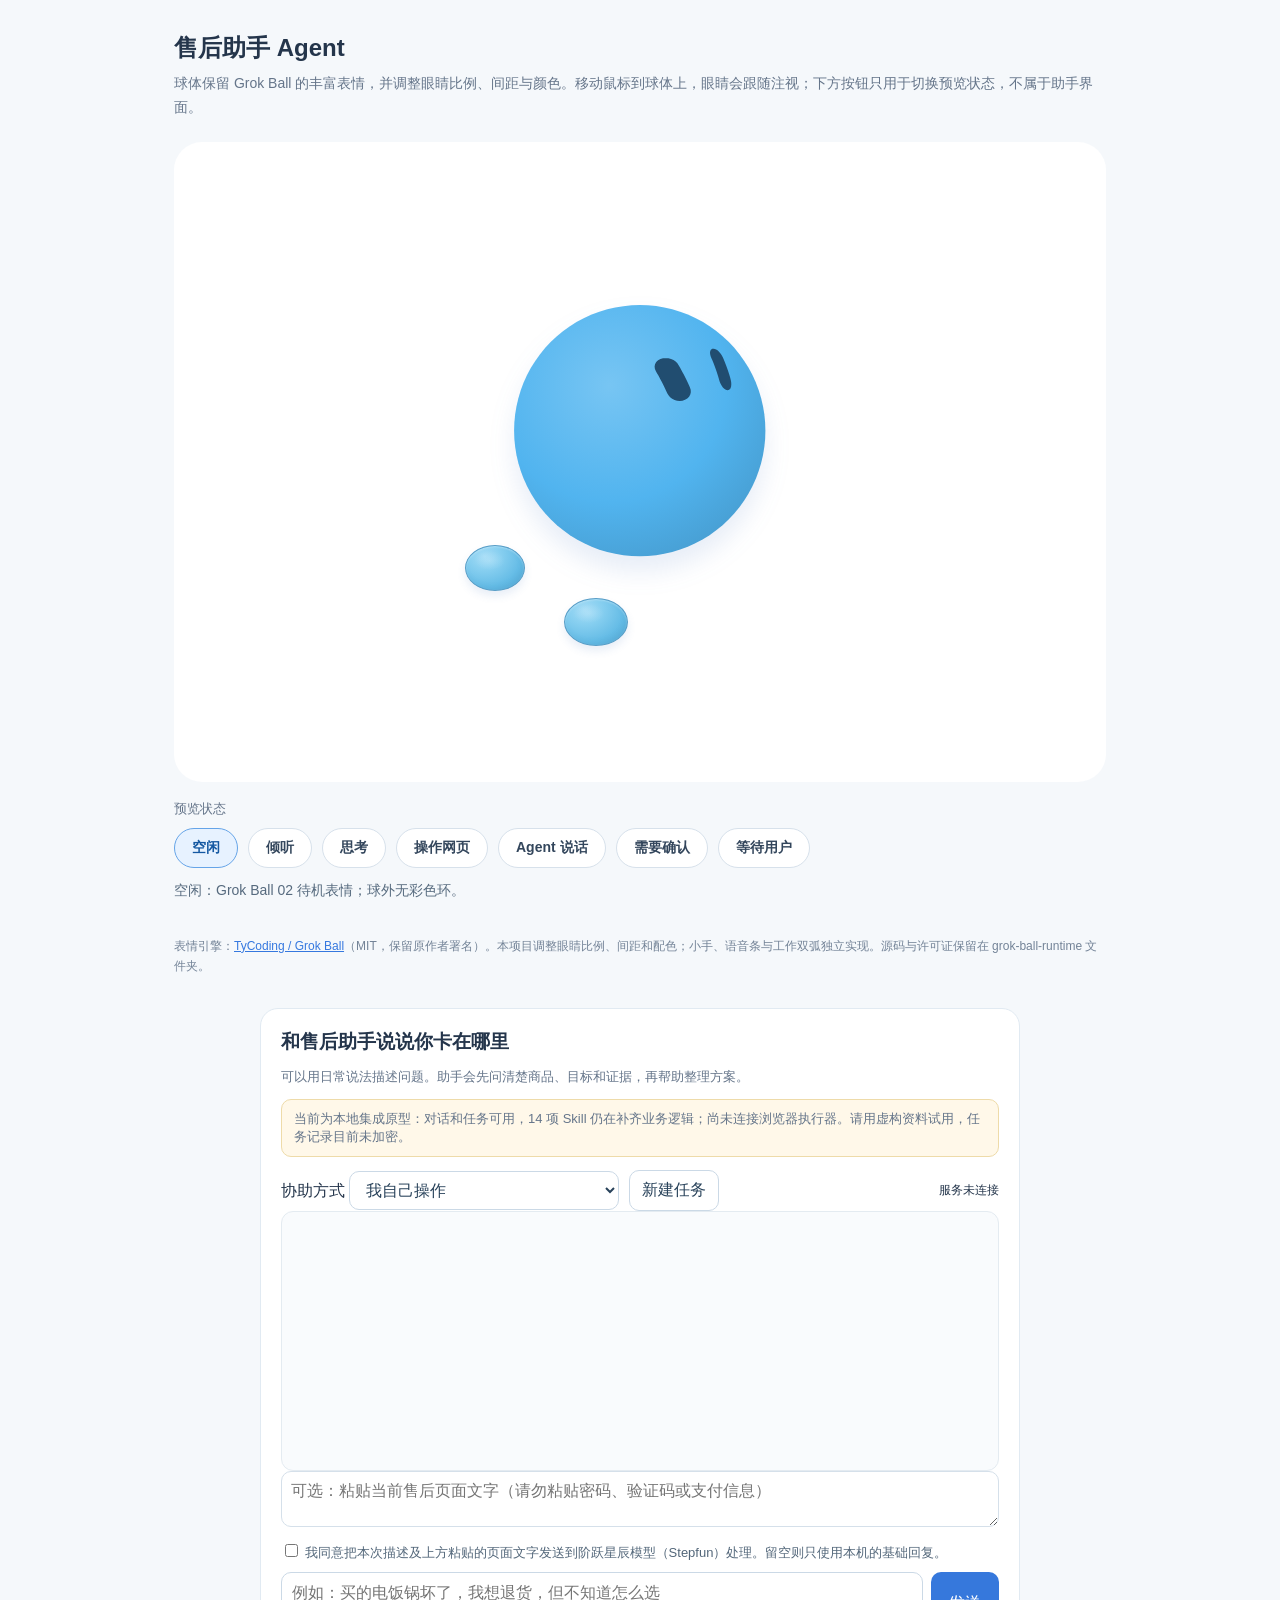
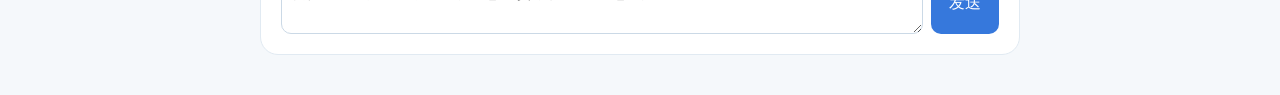
==== static/web-prototype.html @ fe910343 "Add aftercare agent browser extension prototype" ====
<!doctype html>
<html lang="zh-CN">
<head>
<meta charset="utf-8">
<meta name="viewport" content="width=device-width, initial-scale=1">
<title>售后助手 Agent</title>
<style>
  :root{color-scheme:light;--ink:#24354b;--muted:#65758a;--blue:#3578df;--pale:#edf5fc}
  *{box-sizing:border-box}
  body{margin:0;background:#f5f8fb;color:var(--ink);font-family:"Microsoft YaHei","Noto Sans CJK SC",sans-serif}
  main{max-width:980px;margin:32px auto;padding:0 24px}
  h1{font-size:24px;margin:0 0 8px}
  .intro{margin:0;color:var(--muted);font-size:14px;line-height:1.7}
  .stage{min-height:640px;margin:22px 0 18px;display:grid;place-items:center;background:#fff;border-radius:28px;overflow:hidden}
  .assistant{position:relative;width:min(100%,560px);height:620px;--state:idle}
  .voice{position:absolute;z-index:3;top:62px;left:50%;width:202px;height:48px;transform:translate(-50%,7px) scale(.96);border:1px solid rgba(87,157,199,.45);border-radius:999px;background:radial-gradient(ellipse at 32% 12%,#e5f5fc 0%,#d6edf9 45%,#c5e5f5 100%);box-shadow:inset 0 1px 2px rgba(255,255,255,.55),0 5px 12px rgba(66,117,190,.08);display:flex;align-items:center;justify-content:center;gap:7px;opacity:0;visibility:hidden;pointer-events:none;transition:opacity .18s ease,transform .24s ease,visibility 0s linear .18s}
  .voice i{display:block;width:5px;height:var(--h);max-height:28px;border-radius:8px;background:linear-gradient(180deg,#70c3eb,#4b9fcd);transform:scaleY(.35)}
  .assistant[data-state="speaking"] .voice{opacity:1;visibility:visible;transform:translate(-50%,0) scale(1);transition-delay:0s}
  .assistant[data-state="speaking"] .voice i{animation:wave .65s ease-in-out infinite alternate}
  .assistant[data-state="speaking"] .voice i:nth-child(3n){animation-delay:-.42s}
  .assistant[data-state="speaking"] .voice i:nth-child(2n){animation-delay:-.2s}
  @keyframes wave{to{transform:scaleY(1)}}
  .orb-shell{position:absolute;z-index:2;left:50%;top:45%;width:282px;height:282px;transform:translate(-50%,-50%);filter:drop-shadow(0 15px 12px rgba(66,117,190,.13))}
  #orb{width:100%;height:100%}
  .assistant:not([data-state="working"]) [data-work-effects]{visibility:hidden}
  @media(prefers-reduced-motion:reduce){[data-work-effects]{visibility:hidden}}
  #orb svg{overflow:visible!important}
  .control{appearance:none;padding:0;position:absolute;z-index:4;width:60px;height:46px;border-radius:50%;border:1.5px solid #579dc7;background:radial-gradient(ellipse at 32% 23%,#a5dcf6 0%,#87cff0 29%,#65bce6 65%,#53a7d2 100%);box-shadow:inset 0 1px 2px rgba(232,249,255,.42),inset -2px -3px 5px rgba(49,126,176,.1),0 5px 9px rgba(66,117,190,.12);cursor:pointer;transition:box-shadow .18s ease,scale .18s ease;display:grid;place-items:center}
  .control::after{content:"";position:absolute;top:5px;left:9px;width:30px;height:19px;border-radius:50%;background:radial-gradient(ellipse,rgba(223,246,255,.24),rgba(223,246,255,0) 72%);pointer-events:none}
  .control:hover{box-shadow:inset 0 1px 3px rgba(232,249,255,.5),0 6px 12px rgba(66,117,190,.18)}
  .control:focus-visible{outline:3px solid #328cc9;outline-offset:4px}
  .control.permission{left:calc(50% - 175px);top:393px;--angle:-20deg;animation:handFloat 3.6s ease-in-out infinite}
  .control.mode{width:64px;height:48px;left:calc(50% - 76px);top:446px;--angle:-8deg;animation:handFloat 4.2s ease-in-out -1.8s infinite}
  .assistant[data-state="working"] .control{animation-name:handWork;animation-duration:2.4s}
  .assistant[data-state="working"] .control.mode{animation-delay:-1.1s;animation-duration:2.7s}
  @keyframes handFloat{
    0%,100%{transform:translate(-3px,4px) rotate(calc(var(--angle) - 7deg)) scale(1,.97)}
    35%{transform:translate(4px,-9px) rotate(calc(var(--angle) + 9deg)) scale(.97,1.04)}
    65%{transform:translate(8px,-2px) rotate(calc(var(--angle) + 3deg)) scale(1.03,.98)}
  }
  @keyframes handWork{
    0%,100%{transform:translate(-5px,5px) rotate(calc(var(--angle) - 8deg)) scale(1.025,.975)}
    28%{transform:translate(7px,-13px) rotate(calc(var(--angle) + 10deg)) scale(.975,1.035)}
    55%{transform:translate(10px,-5px) rotate(calc(var(--angle) + 4deg)) scale(1.02,.98)}
    78%{transform:translate(-4px,8px) rotate(calc(var(--angle) - 8deg)) scale(1.035,.97)}
  }
  .control:hover,.control:focus-visible,.control[aria-expanded="true"]{animation-play-state:paused}
  .control:active{scale:.92}
  .control-label{position:absolute;top:52px;left:50%;padding:8px 14px;border:1px solid #bdeaf1;border-radius:999px;background:#fff;color:#24728a;font-size:13px;white-space:nowrap;opacity:0;transform:translate(-50%,-4px);pointer-events:none;transition:opacity .18s ease,transform .18s ease}
  .control[aria-expanded="true"] .control-label{opacity:1;transform:translate(-50%,0)}
  .preview-label{font-size:13px;color:var(--muted);margin:0 0 10px}
  .states{display:flex;flex-wrap:wrap;gap:10px}
  .states button{appearance:none;border:1px solid #d7e1eb;border-radius:999px;background:#fff;color:#33465c;font:inherit;font-weight:600;font-size:14px;padding:10px 17px;cursor:pointer;transition:background .16s,border-color .16s,transform .16s}
  .states button:hover{transform:translateY(-1px);border-color:#86b6ec}
  .states button[aria-pressed="true"]{background:#e7f2ff;border-color:#65a4e8;color:#1458a2}
  .states button:focus-visible{outline:3px solid #92c4ff;outline-offset:2px}
  .description{min-height:26px;margin:14px 0 28px;color:#566a7e;font-size:14px}
  .credit{font-size:12px;color:#738397;line-height:1.7}
  .credit a{color:#3578df}

  .workspace{max-width:760px;margin:0 auto 40px;padding:20px;background:#fff;border:1px solid #e1eaf2;border-radius:18px}
  .workspace h2{font-size:19px;margin:0 0 8px}.workspace p{color:var(--muted);font-size:13px}
  .toolbar{display:flex;gap:10px;align-items:center;flex-wrap:wrap}.toolbar select,.toolbar button,.composer button{font:inherit;border:1px solid #cbd9e6;border-radius:10px;background:#fff;padding:9px 12px;color:#28425a}
  .status{font-size:12px!important;margin-left:auto}.thread{height:260px;overflow:auto;border:1px solid #e4ebf1;border-radius:12px;padding:12px;background:#f9fbfd}.bubble{max-width:85%;padding:10px 12px;margin:8px 0;border-radius:12px;background:#edf4fa;white-space:pre-wrap;line-height:1.55}.bubble.user{margin-left:auto;background:#e3f1ff}.composer{display:grid;grid-template-columns:1fr auto;gap:8px;margin-top:10px}.composer textarea{font:inherit;resize:vertical;min-height:62px;padding:10px;border:1px solid #cbd9e6;border-radius:10px}.composer button{background:#3678dc;color:#fff;border:0;padding:0 18px}.context{width:100%;font:inherit;padding:9px;border:1px solid #d5e0ea;border-radius:10px}.notice{padding:10px 12px;background:#fff8e9;border:1px solid #eedba9;border-radius:10px;color:#765c20;font-size:13px!important}
  body.poster{background:#fff}body.poster main{max-width:none;margin:0;padding:0}body.poster h1,body.poster .intro,body.poster .preview-label,body.poster .states,body.poster .description,body.poster .credit{display:none}body.poster .stage{width:560px;height:620px;min-height:0;margin:0;border-radius:0}
  @media(max-width:640px){main{margin:20px auto;padding:0 14px}.stage{min-height:550px;border-radius:20px}.assistant{height:540px}.orb-shell{width:240px;height:240px;top:43%}.control.permission{left:calc(50% - 130px);top:310px}.control.mode{left:calc(50% - 48px);top:370px}.voice{top:42px;width:184px;height:44px}}
  @media(prefers-reduced-motion:reduce){*,*::before,*::after{scroll-behavior:auto!important;transition:none!important;animation:none!important}}
</style>
</head>
<body>
<main>
  <h1>售后助手 Agent</h1>
  <p class="intro">球体保留 Grok Ball 的丰富表情，并调整眼睛比例、间距与颜色。移动鼠标到球体上，眼睛会跟随注视；下方按钮只用于切换预览状态，不属于助手界面。</p>
  <div class="stage">
    <div class="assistant" id="assistant" data-state="idle" aria-label="售后助手悬浮球">
      <div class="voice" aria-hidden="true"><i style="--h:10px"></i><i style="--h:26px"></i><i style="--h:38px"></i><i style="--h:21px"></i><i style="--h:44px"></i><i style="--h:29px"></i><i style="--h:50px"></i><i style="--h:31px"></i><i style="--h:43px"></i><i style="--h:23px"></i><i style="--h:36px"></i><i style="--h:14px"></i></div>

      <div class="orb-shell"><div id="orb"></div></div>
      <button class="control permission" type="button" aria-label="切换权限" aria-expanded="false" onclick="toggleTag(this)"><span class="control-label">切换权限</span></button>
      <button class="control mode" type="button" aria-label="切换模式" aria-expanded="false" onclick="toggleTag(this)"><span class="control-label">切换模式</span></button>
    </div>
  </div>
  <p class="preview-label">预览状态</p>
  <div class="states" role="group" aria-label="选择动画状态">
    <button type="button" data-state="idle" data-emotion="02" aria-pressed="true">空闲</button>
    <button type="button" data-state="listening" data-emotion="03" aria-pressed="false">倾听</button>
    <button type="button" data-state="understanding" data-emotion="30" aria-pressed="false">思考</button>
    <button type="button" data-state="working" data-emotion="32" aria-pressed="false">操作网页</button>
    <button type="button" data-state="speaking" data-emotion="39" aria-pressed="false">Agent 说话</button>
    <button type="button" data-state="clarify" data-emotion="11" aria-pressed="false">需要确认</button>
    <button type="button" data-state="waiting" data-emotion="35" aria-pressed="false">等待用户</button>
  </div>
  <p class="description" id="description" aria-live="polite">空闲：Grok Ball 02 待机表情；球外无彩色环。</p>
  <p class="credit">表情引擎：<a href="https://tycoding.github.io/grok-ball/" target="_blank" rel="noreferrer">TyCoding / Grok Ball</a>（MIT，保留原作者署名）。本项目调整眼睛比例、间距和配色；小手、语音条与工作双弧独立实现。源码与许可证保留在 grok-ball-runtime 文件夹。</p>
</main>
<section class="workspace" aria-label="售后助手对话">
  <h2>和售后助手说说你卡在哪里</h2><p>可以用日常说法描述问题。助手会先问清楚商品、目标和证据，再帮助整理方案。</p>
  <p class="notice">当前为本地集成原型：对话和任务可用，14 项 Skill 仍在补齐业务逻辑；尚未连接浏览器执行器。请用虚构资料试用，任务记录目前未加密。</p>
  <div class="toolbar"><label>协助方式 <select id="mode"><option value="self">我自己操作</option><option value="guided">陪我一步步操作</option><option value="auto">帮我准备（关键步骤由我确认）</option></select></label><button id="new-task" type="button">新建任务</button><span class="status" id="connection">正在检查服务…</span></div>
  <div class="thread" id="thread" aria-live="polite"></div>
  <textarea class="context" id="page-evidence" placeholder="可选：粘贴当前售后页面文字（请勿粘贴密码、验证码或支付信息）"></textarea>
  <label style="display:block;margin-top:10px;font-size:13px;color:#53677a"><input type="checkbox" id="remote-consent"> 我同意把本次描述及上方粘贴的页面文字发送到阶跃星辰模型（Stepfun）处理。留空则只使用本机的基础回复。</label>
  <div class="composer"><textarea id="message" placeholder="例如：买的电饭锅坏了，我想退货，但不知道怎么选"></textarea><button id="send" type="button">发送</button></div>
</section>

<script src="/static/grok-ball.js"></script>
<script src="/static/aftercare-orb.js"></script>
<script src="/static/agent-ui.js"></script>
<script>
  const assistant=document.getElementById('assistant');
  const mount=document.getElementById('orb');
  const description=document.getElementById('description');
  const ball=GrokBall.create(mount,{emotion:'02',color:'#51b4ef',eyeColor:'#214d70',shape:'blob',lite:true,orbitOnly:true,label:'售后助手'});
  const motionPreference=window.matchMedia('(prefers-reduced-motion: reduce)');
  // Preserve the licensed expression choreography; adjust only eye proportions and spacing.
  const applyOriginalPose=ball.ball.applyPose.bind(ball.ball);
  const adaptEye=(eye,side)=>({...eye,scaleX:eye.scaleX*1.1,scaleY:eye.scaleY*.94,x:eye.x+side*2.5});
  ball.ball.applyPose=pose=>applyOriginalPose({...pose,left:adaptEye(pose.left,-1),right:adaptEye(pose.right,1)});
  const effectsMount=document.createElement('div');
  effectsMount.setAttribute('aria-hidden','true');
  effectsMount.style.cssText='position:absolute;inset:0;pointer-events:none';
  mount.parentElement.appendChild(effectsMount);
  const workArcs=AftercareOrb.create(effectsMount,{effectsOnly:true});
  window.workArcs=workArcs;
  function updateMotion(reduced){
    ball.setActive(!reduced);workArcs.setActive(!reduced);
    if(reduced){ball.renderStatic();workArcs.renderStatic()}
  }
  updateMotion(motionPreference.matches);
  motionPreference.addEventListener('change',event=>updateMotion(event.matches));
  const descriptions={
    idle:'空闲：Grok Ball 02 待机表情；球外无彩色环。',
    listening:'倾听：Grok Ball 03 好奇表情；眼环按原引擎形变；球外无彩色环。',
    understanding:'思考：Grok Ball 30 思考表情；保留原生眼环与视线动画，关闭引擎附加环带。',
    working:'操作网页：Grok Ball 32 忙碌表情；独立设计的斜向双弧流动；两只小手错拍摆动。',
    speaking:'正在说话：语音条只在 Agent 实际播报期间显示；此处波形为演示节奏。',
    clarify:'需要确认：Grok Ball 11 疑惑表情；眼睛大小与方向不对称。',
    waiting:'等待用户：Grok Ball 35 等待输入表情；眼睛上下扫读，球外无彩色环。'
  };
  document.querySelectorAll('.states button').forEach(button=>button.addEventListener('click',()=>{
    const state=button.dataset.state;
    assistant.dataset.state=state;
    document.querySelector('.voice').setAttribute('aria-hidden',String(state!=='speaking'));
    ball.setEmotion(button.dataset.emotion);
    workArcs.setState(state);
    document.querySelectorAll('.control').forEach(item=>item.setAttribute('aria-expanded','false'));
    description.textContent=descriptions[state];
    document.querySelectorAll('.states button').forEach(item=>item.setAttribute('aria-pressed',String(item===button)));
  }));
  assistant.addEventListener('pointermove',event=>{
    const rect=mount.getBoundingClientRect();
    ball.setGaze((event.clientX-(rect.left+rect.width/2))/(rect.width/2),(event.clientY-(rect.top+rect.height/2))/(rect.height/2));
  });
  assistant.addEventListener('pointerleave',()=>ball.clearGaze());
  function toggleTag(button){
    const wasOpen=button.getAttribute('aria-expanded')==='true';
    document.querySelectorAll('.control').forEach(item=>item.setAttribute('aria-expanded','false'));
    button.setAttribute('aria-expanded',String(!wasOpen));
  }
  document.addEventListener('keydown',event=>{if(event.key==='Escape')document.querySelectorAll('.control').forEach(item=>item.setAttribute('aria-expanded','false'))});
  if(new URLSearchParams(location.search).get('poster')==='1')document.body.classList.add('poster');
  const requestedState=new URLSearchParams(location.search).get('state');
  const initialButton=[...document.querySelectorAll('.states button')].find(button=>button.dataset.state===requestedState);
  if(initialButton)initialButton.click();
</script>
</body>
</html>
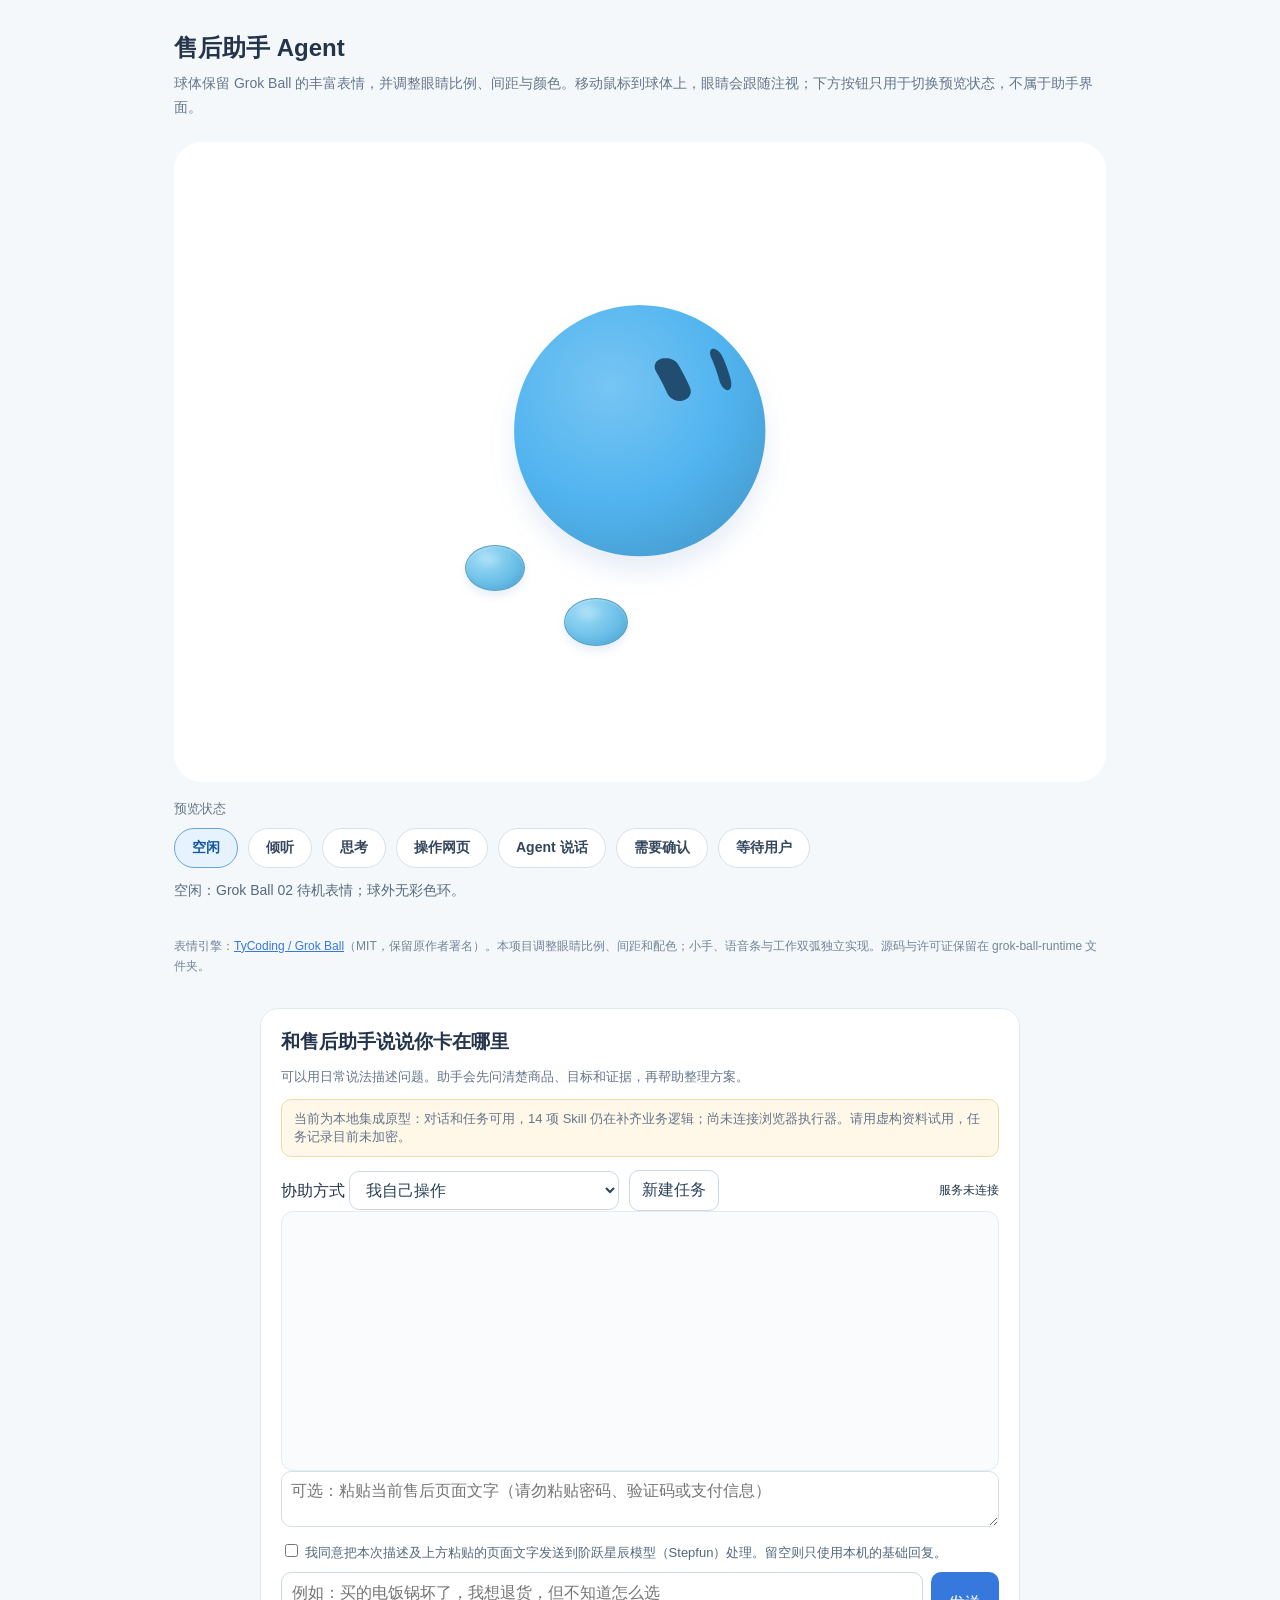
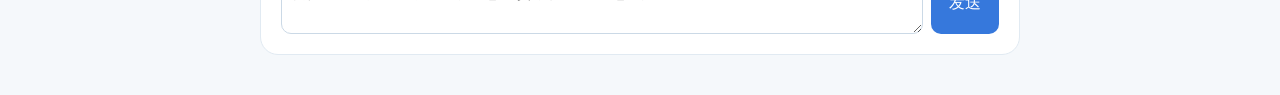
==== commit 2fac3717: "Update web-prototype.html" ====
--- a/static/web-prototype.html
+++ b/static/web-prototype.html
@@ -62,7 +62,16 @@
   .workspace h2{font-size:19px;margin:0 0 8px}.workspace p{color:var(--muted);font-size:13px}
   .toolbar{display:flex;gap:10px;align-items:center;flex-wrap:wrap}.toolbar select,.toolbar button,.composer button{font:inherit;border:1px solid #cbd9e6;border-radius:10px;background:#fff;padding:9px 12px;color:#28425a}
   .status{font-size:12px!important;margin-left:auto}.thread{height:260px;overflow:auto;border:1px solid #e4ebf1;border-radius:12px;padding:12px;background:#f9fbfd}.bubble{max-width:85%;padding:10px 12px;margin:8px 0;border-radius:12px;background:#edf4fa;white-space:pre-wrap;line-height:1.55}.bubble.user{margin-left:auto;background:#e3f1ff}.composer{display:grid;grid-template-columns:1fr auto;gap:8px;margin-top:10px}.composer textarea{font:inherit;resize:vertical;min-height:62px;padding:10px;border:1px solid #cbd9e6;border-radius:10px}.composer button{background:#3678dc;color:#fff;border:0;padding:0 18px}.context{width:100%;font:inherit;padding:9px;border:1px solid #d5e0ea;border-radius:10px}.notice{padding:10px 12px;background:#fff8e9;border:1px solid #eedba9;border-radius:10px;color:#765c20;font-size:13px!important}
-  body.poster{background:#fff}body.poster main{max-width:none;margin:0;padding:0}body.poster h1,body.poster .intro,body.poster .preview-label,body.poster .states,body.poster .description,body.poster .credit{display:none}body.poster .stage{width:560px;height:620px;min-height:0;margin:0;border-radius:0}
+  /* 海报模式：只留球体和两只小球，标题、说明、预览按钮、下方对话区都不进画面。
+     构图压在画面上方（球体 y≈171-430、两只小球 y≈406-498），因为视频里的取景框
+     是 2.65:1，按 cover 取景会裁掉画面底部约三成，留出余量才不会切到小球。 */
+  body.poster{background:#fff}
+  body.poster main{max-width:none;margin:0;padding:0;min-height:100vh;display:grid;place-items:center}
+  body.poster h1,body.poster .intro,body.poster .preview-label,body.poster .states,body.poster .description,body.poster .credit,body.poster .workspace{display:none}
+  body.poster .stage{width:100vw;height:100vh;min-height:0;margin:0;border-radius:0;background:#fff;display:block}
+  /* scale 1.08 / top 30 是量出来的：球体在视频取景框里直径约 324px（框宽 1710 的
+     19%），再大一点第二只小球就会被取景框底边切掉。 */
+  body.poster .assistant{position:absolute;left:50%;top:30px;transform:translateX(-50%) scale(1.08);transform-origin:top center}
   @media(max-width:640px){main{margin:20px auto;padding:0 14px}.stage{min-height:550px;border-radius:20px}.assistant{height:540px}.orb-shell{width:240px;height:240px;top:43%}.control.permission{left:calc(50% - 130px);top:310px}.control.mode{left:calc(50% - 48px);top:370px}.voice{top:42px;width:184px;height:44px}}
   @media(prefers-reduced-motion:reduce){*,*::before,*::after{scroll-behavior:auto!important;transition:none!important;animation:none!important}}
 </style>
